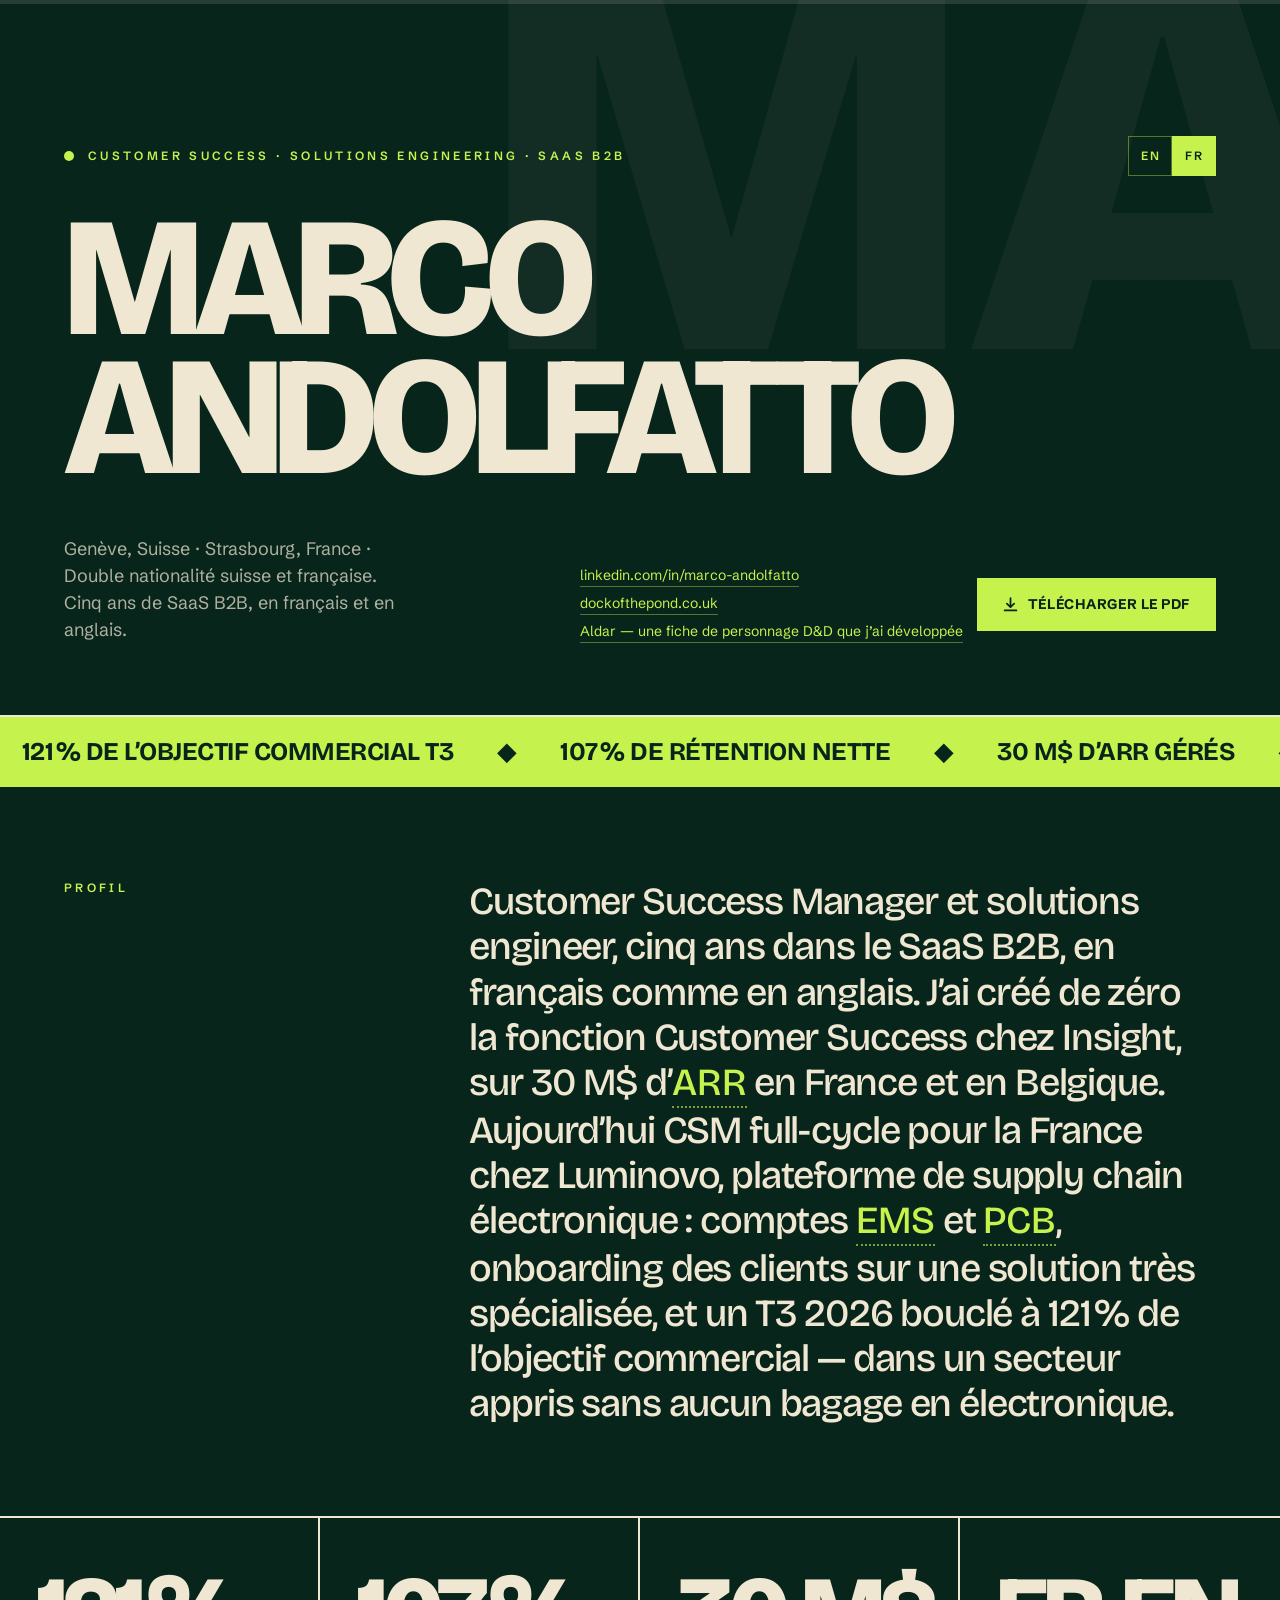
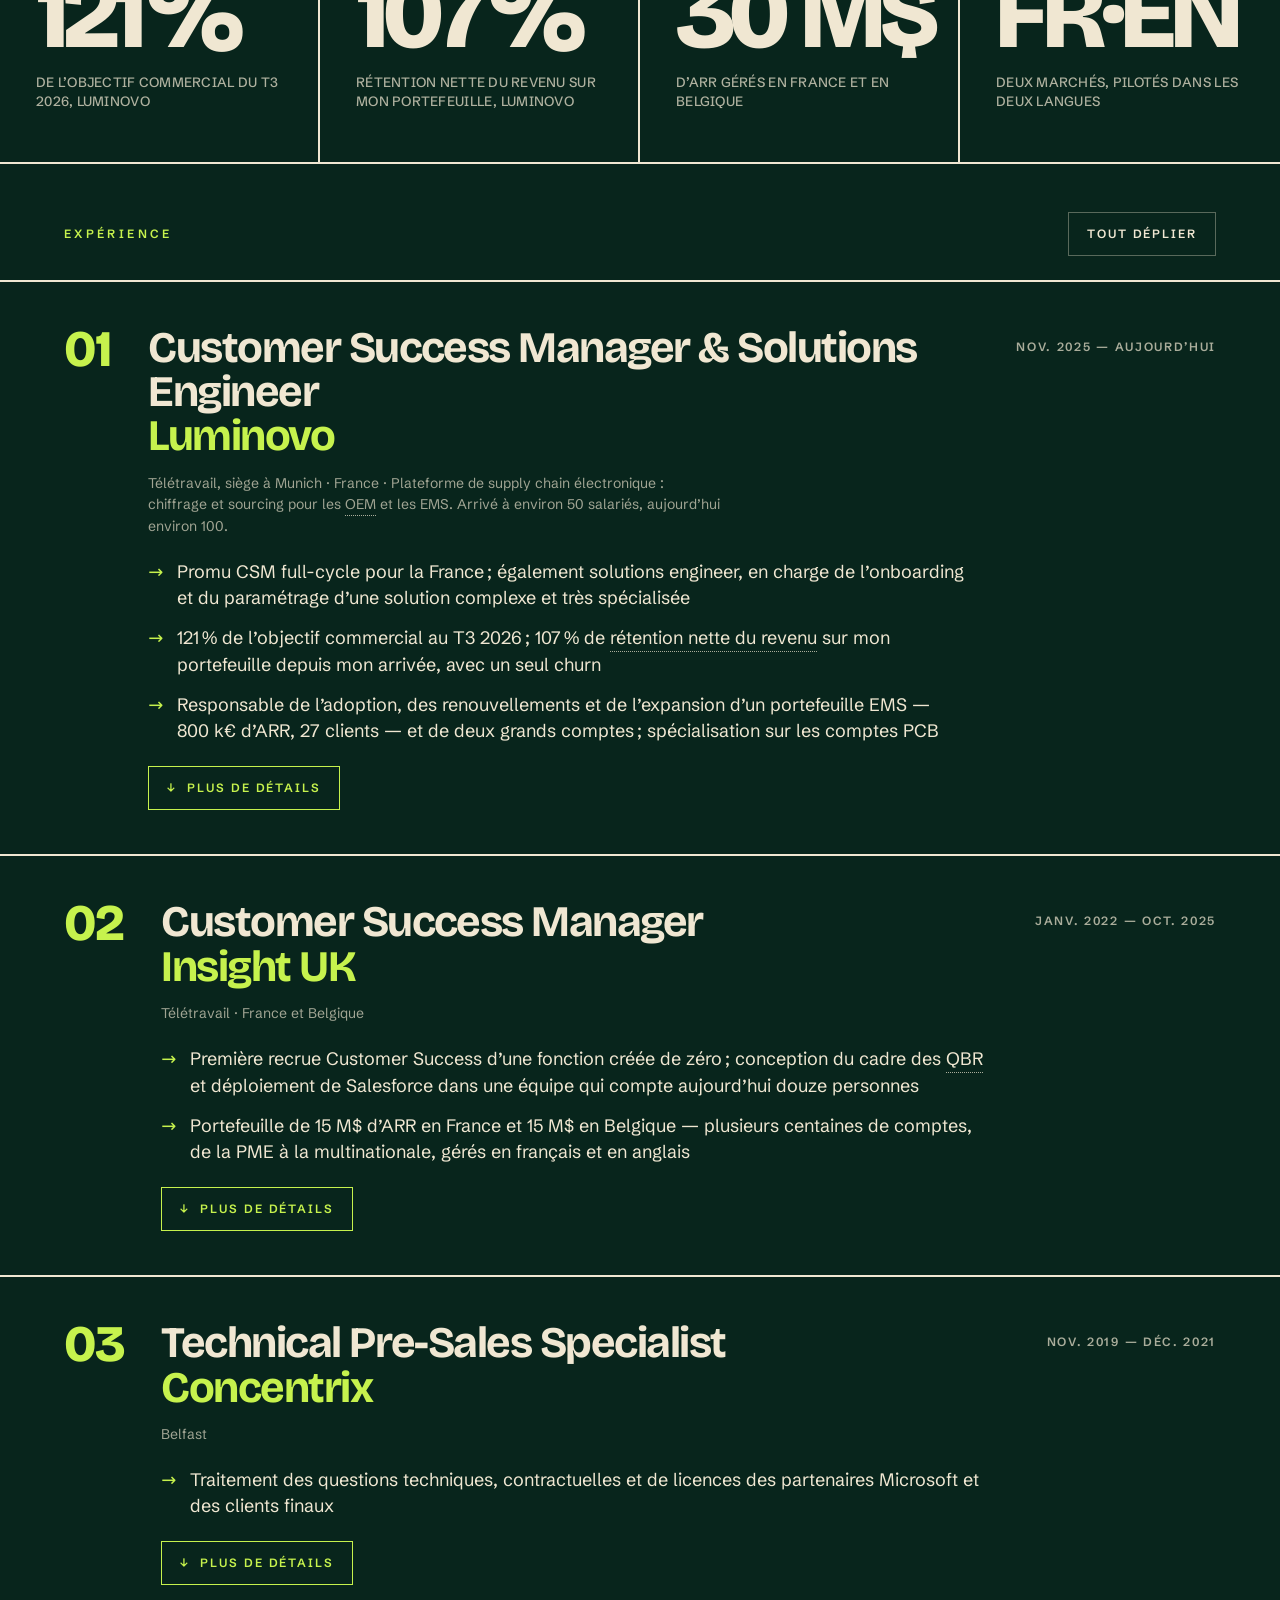
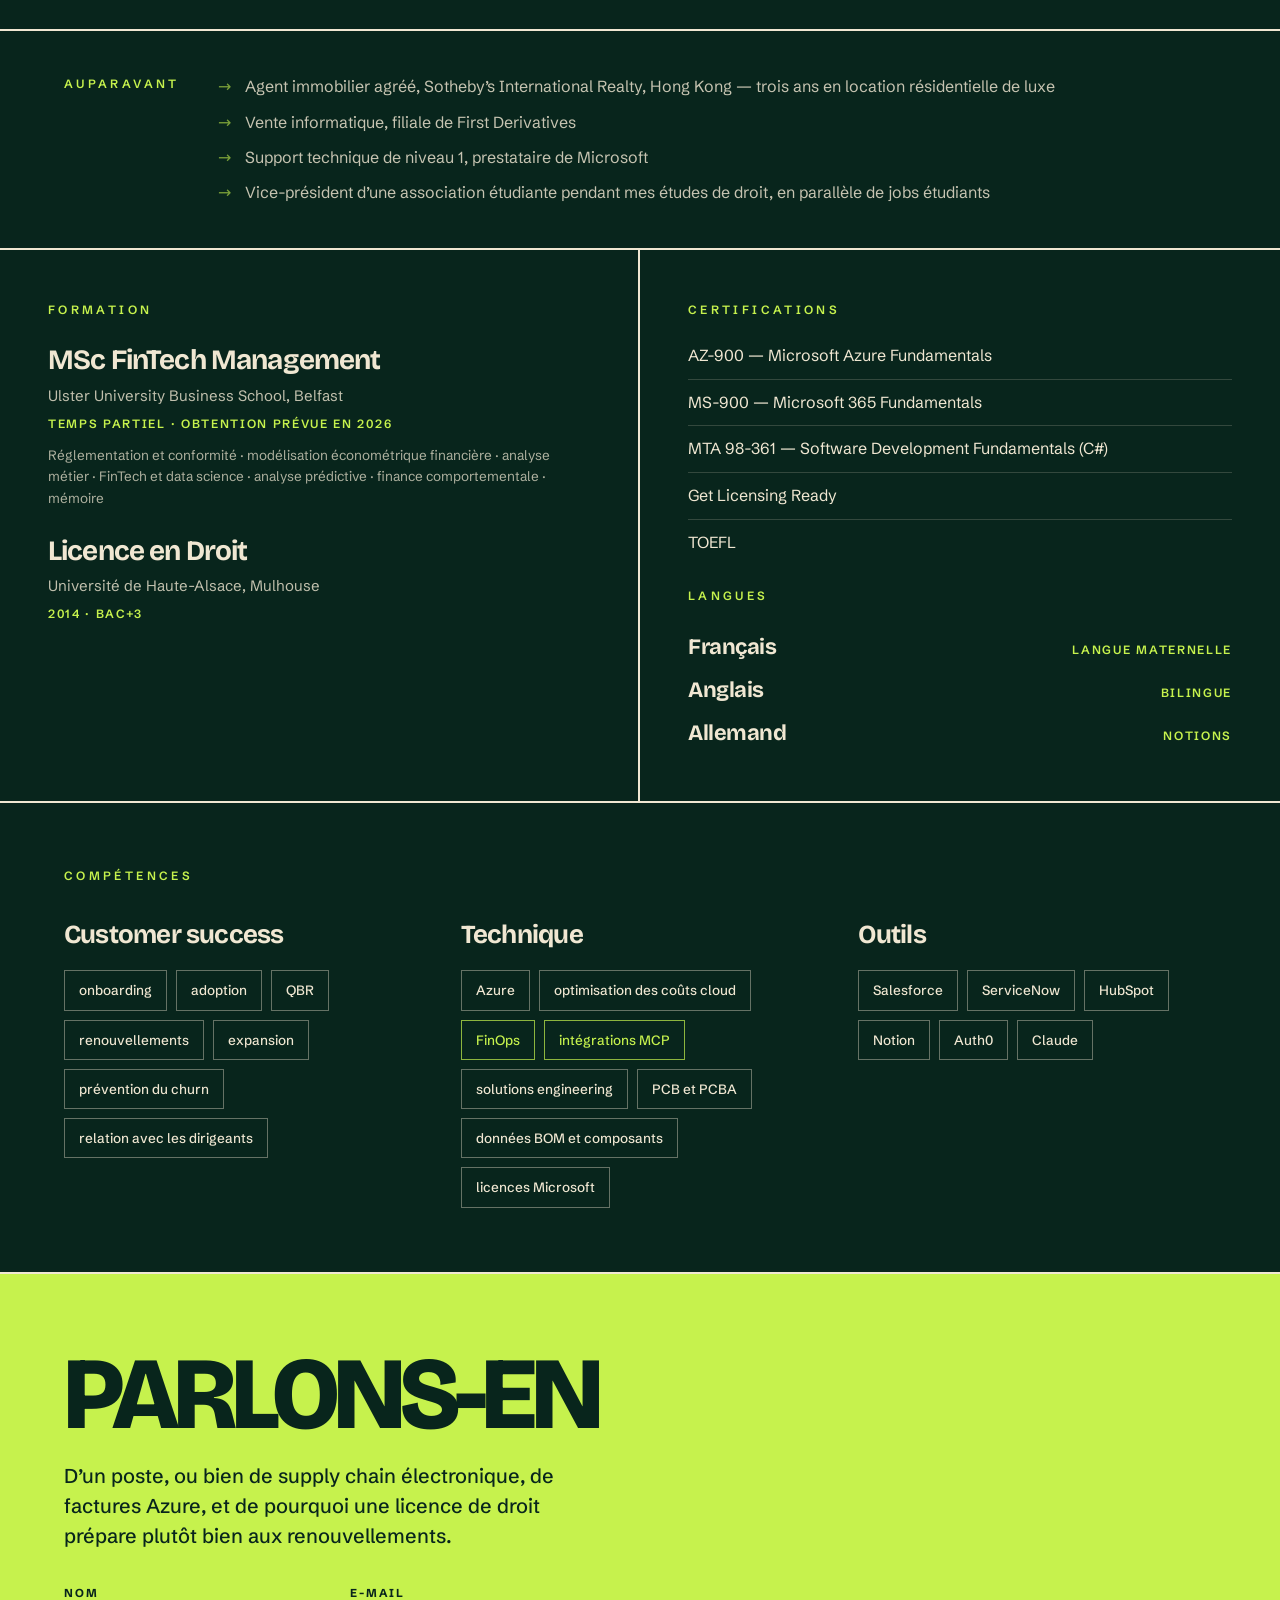
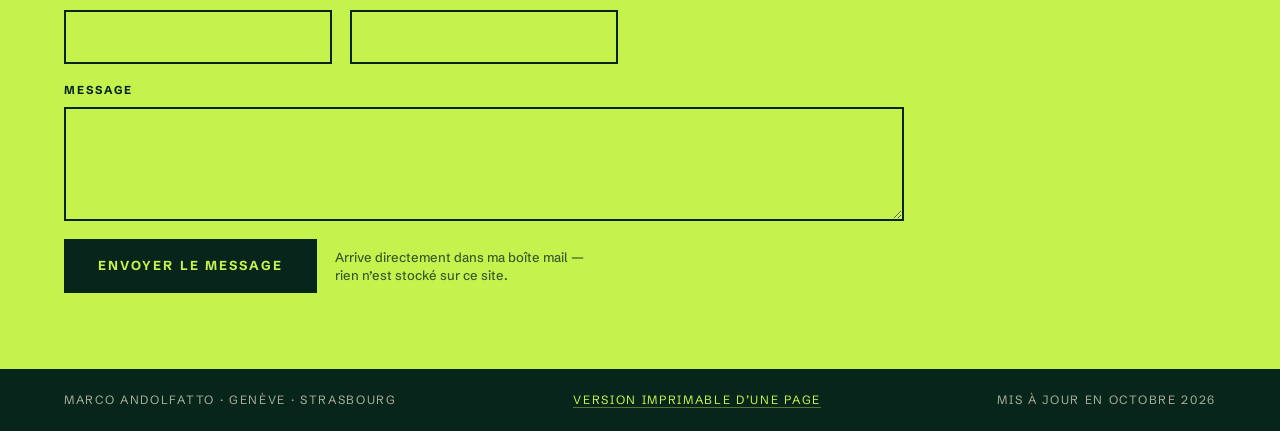
==== fr/index.html @ d2e9fa27 "Add French version and update Luminovo role, location and Q3 result - Luminovo: title now Customer S" ====
<!DOCTYPE html>
<html lang="fr">
<head>
<meta charset="utf-8">
<meta name="viewport" content="width=device-width, initial-scale=1">
<title>Marco Andolfatto — Customer Success Manager &amp; Solutions Engineer</title>
<meta name="description" content="Customer Success Manager et solutions engineer, cinq ans de SaaS B2B en français et en anglais. 121&#8239;% de l’objectif commercial au T3 et 107&#8239;% de rétention nette chez Luminovo&#8239;; fonction CS créée de zéro chez Insight sur 30&nbsp;M$ d’ARR en France et en Belgique.">
<meta name="author" content="Marco Andolfatto">
<link rel="canonical" href="https://cv.andolfatto.co.uk/fr/">
<link rel="alternate" hreflang="en" href="https://cv.andolfatto.co.uk/">
<link rel="alternate" hreflang="fr" href="https://cv.andolfatto.co.uk/fr/">
<link rel="alternate" hreflang="x-default" href="https://cv.andolfatto.co.uk/">

<meta property="og:type" content="profile">
<meta property="og:locale" content="fr_FR">
<meta property="og:locale:alternate" content="en_GB">
<meta property="og:site_name" content="Marco Andolfatto">
<meta property="og:title" content="Marco Andolfatto — Customer Success Manager &amp; Solutions Engineer">
<meta property="og:description" content="Cinq ans de SaaS B2B en français et en anglais. 121&#8239;% de l’objectif commercial au T3, 107&#8239;% de rétention nette, 30&nbsp;M$ d’ARR gérés en France et en Belgique.">
<meta property="og:url" content="https://cv.andolfatto.co.uk/fr/">
<meta property="og:image" content="https://cv.andolfatto.co.uk/assets/og.png">
<meta property="og:image:width" content="1200">
<meta property="og:image:height" content="630">
<meta property="og:image:alt" content="Marco Andolfatto — Customer Success, technical CS for B2B SaaS.">
<meta name="twitter:card" content="summary_large_image">

<meta name="theme-color" content="#08251C">
<link rel="icon" href="../favicon.svg" type="image/svg+xml">
<link rel="apple-touch-icon" href="../assets/apple-touch-icon.png">

<link rel="preload" href="../assets/fonts/bricolage-grotesque-latin.woff2" as="font" type="font/woff2" crossorigin>
<link rel="preload" href="../assets/fonts/schibsted-grotesk-latin.woff2" as="font" type="font/woff2" crossorigin>
<link rel="stylesheet" href="../styles.css">
<script src="../main.js" defer></script>

<script type="application/ld+json">
{
  "@context": "https://schema.org",
  "@type": "Person",
  "name": "Marco Andolfatto",
  "jobTitle": "Customer Success Manager & Solutions Engineer",
  "url": "https://cv.andolfatto.co.uk/fr/",
  "address": [
    { "@type": "PostalAddress", "addressLocality": "Genève", "addressCountry": "CH" },
    { "@type": "PostalAddress", "addressLocality": "Strasbourg", "addressCountry": "FR" }
  ],
  "nationality": [
    { "@type": "Country", "name": "Suisse" },
    { "@type": "Country", "name": "France" }
  ],
  "knowsLanguage": ["fr", "en", "de"],
  "sameAs": [
    "https://www.linkedin.com/in/marco-andolfatto",
    "https://dockofthepond.co.uk"
  ],
  "worksFor": { "@type": "Organization", "name": "Luminovo" }
}
</script>
</head>
<body>

<a class="skip-link" href="#main">Aller au contenu</a>

<div class="progress" aria-hidden="true">
  <div class="progress__fill" id="progress-fill"></div>
</div>

<div class="shell">

  <!-- Hero ---------------------------------------------------------------- -->
  <header class="hero">
    <div class="hero__ghost" aria-hidden="true">MA</div>
    <div class="hero__inner">
      <p class="hero__eyebrow">
        <span class="hero__dot" aria-hidden="true"></span>
        <span class="hero__kicker">Customer Success · Solutions Engineering · SaaS B2B</span>
        <span class="lang" role="group" aria-label="Langue">
          <a class="lang__link" href="../" lang="en" hreflang="en">EN<span class="visually-hidden"> — English version</span></a>
          <a class="lang__link" href="./" lang="fr" hreflang="fr" aria-current="page">FR</a>
        </span>
      </p>
      <h1 class="hero__name">Marco<br>Andolfatto</h1>
      <div class="hero__bottom">
        <p class="hero__blurb">Genève, Suisse · Strasbourg, France · Double nationalité suisse et française. Cinq ans de SaaS B2B, en français et en anglais.</p>
        <div class="hero__actions">
          <div class="hero__links">
            <a href="https://www.linkedin.com/in/marco-andolfatto" target="_blank" rel="noopener">linkedin.com/in/marco-andolfatto</a>
            <a href="https://dockofthepond.co.uk" target="_blank" rel="noopener">dockofthepond.co.uk</a>
            <a href="https://aldar.dockofthepond.co.uk/share" target="_blank" rel="noopener">Aldar — une fiche de personnage D&amp;D que j’ai développée</a>
          </div>
          <a class="btn btn--pdf" href="../Marco-Andolfatto-CV-FR.pdf" download="Marco-Andolfatto-CV-FR.pdf">
            <svg width="15" height="15" viewBox="0 0 14 14" fill="none" aria-hidden="true"><path d="M7 1v8.5M7 9.5 3.6 6.1M7 9.5l3.4-3.4M1.5 12.5h11" stroke="currentColor" stroke-width="1.6" stroke-linecap="round" stroke-linejoin="round"></path></svg>
            Télécharger le PDF
          </a>
        </div>
      </div>
    </div>
  </header>

  <main id="main">

  <!-- Metrics ticker ------------------------------------------------------ -->
  <div class="ticker">
    <div class="ticker__track">
      <div class="ticker__run">
        <span>121&#8239;% de l’objectif commercial T3</span><span aria-hidden="true">◆</span><span>107&#8239;% de rétention nette</span><span aria-hidden="true">◆</span><span>30&nbsp;M$ d’ARR gérés</span><span aria-hidden="true">◆</span><span>18 clients sur 19 conservés</span><span aria-hidden="true">◆</span><span>France · Belgique · Royaume-Uni</span><span aria-hidden="true">◆</span><span>Fonction CS créée de zéro</span><span aria-hidden="true">◆</span>
      </div>
      <div class="ticker__run" aria-hidden="true">
        <span>121&#8239;% de l’objectif commercial T3</span><span>◆</span><span>107&#8239;% de rétention nette</span><span>◆</span><span>30&nbsp;M$ d’ARR gérés</span><span>◆</span><span>18 clients sur 19 conservés</span><span>◆</span><span>France · Belgique · Royaume-Uni</span><span>◆</span><span>Fonction CS créée de zéro</span><span>◆</span>
      </div>
    </div>
  </div>

  <!-- Summary ------------------------------------------------------------- -->
  <section class="section" aria-labelledby="summary-label">
    <div class="wrap summary__grid">
      <h2 class="label" id="summary-label">Profil</h2>
      <div class="summary__body">
        <p class="summary__text">Customer Success Manager et solutions engineer, cinq ans dans le SaaS B2B, en français comme en anglais. J’ai créé de zéro la fonction Customer Success chez Insight, sur 30&nbsp;M$ d’<button type="button" class="term term--strong" data-term="arr">ARR</button> en France et en Belgique. Aujourd’hui CSM full-cycle pour la France chez Luminovo, plateforme de supply chain électronique&nbsp;: comptes <button type="button" class="term term--strong" data-term="ems">EMS</button> et <button type="button" class="term term--strong" data-term="pcb">PCB</button>, onboarding des clients sur une solution très spécialisée, et un T3 2026 bouclé à 121&#8239;% de l’objectif commercial — dans un secteur appris sans aucun bagage en électronique.</p>
      </div>
    </div>
  </section>

  <!-- Stat grid ----------------------------------------------------------- -->
  <section class="stats" aria-label="Chiffres clés">
    <div class="stat">
      <div class="stat__figure">121&#8239;%</div>
      <div class="stat__caption">De l’objectif commercial du T3 2026, Luminovo</div>
    </div>
    <div class="stat">
      <div class="stat__figure">107&#8239;%</div>
      <div class="stat__caption">Rétention nette du revenu sur mon portefeuille, Luminovo</div>
    </div>
    <div class="stat">
      <div class="stat__figure">30&nbsp;M$</div>
      <div class="stat__caption">D’ARR gérés en France et en Belgique</div>
    </div>
    <div class="stat">
      <div class="stat__figure">FR·EN</div>
      <div class="stat__caption">Deux marchés, pilotés dans les deux langues</div>
    </div>
  </section>

  <!-- Experience ---------------------------------------------------------- -->
  <section aria-labelledby="experience-label">
    <div class="experience__head">
      <h2 class="label" id="experience-label">Expérience</h2>
      <button type="button" class="btn btn--ghost" id="expand-all" aria-expanded="false">Tout déplier</button>
    </div>

    <article class="role">
      <div class="role__row">
        <div class="role__index" aria-hidden="true">01</div>
        <div class="role__body">
          <h3 class="role__title">Customer Success Manager &amp; Solutions Engineer<br><span class="role__company">Luminovo</span></h3>
          <p class="role__context">Télétravail, siège à Munich · France · Plateforme de supply chain électronique&nbsp;: chiffrage et sourcing pour les <button type="button" class="term" data-term="oem">OEM</button> et les EMS. Arrivé à environ 50 salariés, aujourd’hui environ 100.</p>
          <ul class="bullets">
            <li><span>Promu CSM full-cycle pour la France&#8239;; également solutions engineer, en charge de l’onboarding et du paramétrage d’une solution complexe et très spécialisée</span></li>
            <li><span>121&#8239;% de l’objectif commercial au T3 2026&#8239;; 107&#8239;% de <button type="button" class="term" data-term="nrr">rétention nette du revenu</button> sur mon portefeuille depuis mon arrivée, avec un seul churn</span></li>
            <li><span>Responsable de l’adoption, des renouvellements et de l’expansion d’un portefeuille EMS — 800&nbsp;k€ d’ARR, 27 clients — et de deux grands comptes&#8239;; spécialisation sur les comptes PCB</span></li>
          </ul>
          <div class="role__more" id="role-luminovo-more" data-open="false">
            <div>
              <ul class="bullets">
                <li><span>96&#8239;% de rétention brute et 112&#8239;% de rétention nette sur les renouvellements menés&#8239;; 18 clients sur 19 conservés</span></li>
                <li><span>Maîtrise opérationnelle du sourcing <button type="button" class="term" data-term="pcba">PCBA</button>, des données de <button type="button" class="term" data-term="bom">BOM</button> et de la tarification des composants, acquise sans aucun bagage en électronique</span></li>
                <li><span>Développement d’applets internes sur l’intégration <button type="button" class="term" data-term="mcp">MCP</button> de la plateforme, utilisés par mes collègues et par les clients, qui règlent des problèmes sans passer par l’équipe technique</span></li>
              </ul>
            </div>
          </div>
          <button type="button" class="btn btn--lime role__toggle" aria-expanded="false" aria-controls="role-luminovo-more">
            <span class="role__chevron" aria-hidden="true">↓</span><span class="role__toggle-label">Plus de détails</span>
            <span class="visually-hidden"> sur le poste de Customer Success Manager &amp; Solutions Engineer chez Luminovo</span>
          </button>
        </div>
        <p class="role__date">Nov. 2025 — aujourd’hui</p>
      </div>
    </article>

    <article class="role">
      <div class="role__row">
        <div class="role__index" aria-hidden="true">02</div>
        <div class="role__body">
          <h3 class="role__title">Customer Success Manager<br><span class="role__company">Insight UK</span></h3>
          <p class="role__context">Télétravail · France et Belgique</p>
          <ul class="bullets">
            <li><span>Première recrue Customer Success d’une fonction créée de zéro&#8239;; conception du cadre des <button type="button" class="term" data-term="qbr">QBR</button> et déploiement de Salesforce dans une équipe qui compte aujourd’hui douze personnes</span></li>
            <li><span>Portefeuille de 15&nbsp;M$ d’ARR en France et 15&nbsp;M$ en Belgique — plusieurs centaines de comptes, de la PME à la multinationale, gérés en français et en anglais</span></li>
          </ul>
          <div class="role__more" id="role-insight-more" data-open="false">
            <div>
              <ul class="bullets">
                <li><span>Contributeur nommé sur un contrat de 3&nbsp;M$ d’ARR</span></li>
                <li><span>Plusieurs centaines de milliers de dollars d’économies sur la consommation Azure, sur une quarantaine de comptes, réinvestis chez Insight et en appui des renouvellements</span></li>
                <li><span>Référent Azure de fait pour l’équipe CS, en l’absence d’ingénieur disponible</span></li>
              </ul>
            </div>
          </div>
          <button type="button" class="btn btn--lime role__toggle" aria-expanded="false" aria-controls="role-insight-more">
            <span class="role__chevron" aria-hidden="true">↓</span><span class="role__toggle-label">Plus de détails</span>
            <span class="visually-hidden"> sur le poste de Customer Success Manager chez Insight UK</span>
          </button>
        </div>
        <p class="role__date">Janv. 2022 — oct. 2025</p>
      </div>
    </article>

    <article class="role">
      <div class="role__row">
        <div class="role__index" aria-hidden="true">03</div>
        <div class="role__body">
          <h3 class="role__title">Technical Pre-Sales Specialist<br><span class="role__company">Concentrix</span></h3>
          <p class="role__context">Belfast</p>
          <ul class="bullets">
            <li><span>Traitement des questions techniques, contractuelles et de licences des partenaires Microsoft et des clients finaux</span></li>
          </ul>
          <div class="role__more" id="role-concentrix-more" data-open="false">
            <div>
              <ul class="bullets">
                <li><span>Promu responsable d’une équipe de cinq personnes&#8239;; suivi des KPI individuels et d’équipe</span></li>
                <li><span>Bonus intégral atteint pendant toute la durée du poste</span></li>
              </ul>
            </div>
          </div>
          <button type="button" class="btn btn--lime role__toggle" aria-expanded="false" aria-controls="role-concentrix-more">
            <span class="role__chevron" aria-hidden="true">↓</span><span class="role__toggle-label">Plus de détails</span>
            <span class="visually-hidden"> sur le poste de Technical Pre-Sales Specialist chez Concentrix</span>
          </button>
        </div>
        <p class="role__date">Nov. 2019 — déc. 2021</p>
      </div>
    </article>

    <article class="earlier" aria-labelledby="earlier-label">
      <div class="earlier__row">
        <h3 class="label" id="earlier-label" style="flex:0 0 auto">Auparavant</h3>
        <ul class="earlier__list">
          <li><span>Agent immobilier agréé, Sotheby’s International Realty, Hong Kong — trois ans en location résidentielle de luxe</span></li>
          <li><span>Vente informatique, filiale de First Derivatives</span></li>
          <li><span>Support technique de niveau 1, prestataire de Microsoft</span></li>
          <li><span>Vice-président d’une association étudiante pendant mes études de droit, en parallèle de jobs étudiants</span></li>
        </ul>
      </div>
    </article>
  </section>

  <!-- Education / certifications / languages ------------------------------ -->
  <section class="creds">
    <div class="creds__cell" aria-labelledby="education-label">
      <h2 class="label" id="education-label">Formation</h2>
      <div class="degree">
        <div class="degree__name">MSc FinTech Management</div>
        <div class="degree__school">Ulster University Business School, Belfast</div>
        <div class="degree__meta">Temps partiel · obtention prévue en 2026</div>
        <p class="degree__modules">Réglementation et conformité · modélisation économétrique financière · analyse métier · FinTech et data science · analyse prédictive · finance comportementale · mémoire</p>
      </div>
      <div class="degree">
        <div class="degree__name">Licence en Droit</div>
        <div class="degree__school">Université de Haute-Alsace, Mulhouse</div>
        <div class="degree__meta">2014 · Bac+3</div>
      </div>
    </div>
    <div class="creds__cell">
      <h2 class="label" id="certifications-label">Certifications</h2>
      <ul class="certs" aria-labelledby="certifications-label">
        <li>AZ-900 — Microsoft Azure Fundamentals</li>
        <li>MS-900 — Microsoft 365 Fundamentals</li>
        <li>MTA 98-361 — Software Development Fundamentals (C#)</li>
        <li>Get Licensing Ready</li>
        <li>TOEFL</li>
      </ul>
      <h2 class="label" id="languages-label">Langues</h2>
      <div class="langs" aria-labelledby="languages-label">
        <div class="langs__row"><span class="langs__name">Français</span><span class="langs__level">langue maternelle</span></div>
        <div class="langs__row"><span class="langs__name">Anglais</span><span class="langs__level">bilingue</span></div>
        <div class="langs__row"><span class="langs__name">Allemand</span><span class="langs__level">notions</span></div>
      </div>
    </div>
  </section>

  <!-- Skills -------------------------------------------------------------- -->
  <section class="skills" aria-labelledby="skills-label">
    <h2 class="label" id="skills-label">Compétences</h2>
    <div class="skills__grid">
      <div>
        <div class="skills__heading">Customer success</div>
        <div class="chips">
          <span class="chip">onboarding</span>
          <span class="chip">adoption</span>
          <span class="chip">QBR</span>
          <span class="chip">renouvellements</span>
          <span class="chip">expansion</span>
          <span class="chip">prévention du churn</span>
          <span class="chip">relation avec les dirigeants</span>
        </div>
      </div>
      <div>
        <div class="skills__heading">Technique</div>
        <div class="chips">
          <span class="chip">Azure</span>
          <span class="chip">optimisation des coûts cloud</span>
          <button type="button" class="term term--chip" data-term="finops">FinOps</button>
          <button type="button" class="term term--chip" data-term="mcp">intégrations MCP</button>
          <span class="chip">solutions engineering</span>
          <span class="chip">PCB et PCBA</span>
          <span class="chip">données BOM et composants</span>
          <span class="chip">licences Microsoft</span>
        </div>
      </div>
      <div>
        <div class="skills__heading">Outils</div>
        <div class="chips">
          <span class="chip">Salesforce</span>
          <span class="chip">ServiceNow</span>
          <span class="chip">HubSpot</span>
          <span class="chip">Notion</span>
          <span class="chip">Auth0</span>
          <span class="chip">Claude</span>
        </div>
      </div>
    </div>
  </section>

  <!-- Contact ------------------------------------------------------------- -->
  <section class="slab--contact" id="contact" aria-labelledby="contact-title">
    <div class="wrap">
      <h2 class="contact__title" id="contact-title">Parlons-en</h2>
      <p class="contact__stand">D’un poste, ou bien de supply chain électronique, de factures Azure, et de pourquoi une licence de droit prépare plutôt bien aux renouvellements.</p>

      <form class="form" id="contact-form" novalidate>
        <label class="field">Nom
          <input type="text" name="name" id="c-name" autocomplete="name" maxlength="120" required>
        </label>
        <label class="field">E-mail
          <input type="email" name="email" id="c-email" autocomplete="email" maxlength="180" required>
        </label>
        <label class="field field--wide">Message
          <textarea name="message" id="c-message" rows="4" maxlength="4000" required></textarea>
        </label>

        <!-- Honeypots. Left alone by people, filled in by naive bots. -->
        <div class="hp" aria-hidden="true">
          <label>Site web<input type="text" name="website" tabindex="-1" autocomplete="off"></label>
          <label>Laisser vide<input type="checkbox" name="botcheck" tabindex="-1"></label>
        </div>

        <p class="form__status" id="form-status" role="status" aria-live="polite"></p>

        <div class="form__foot">
          <button type="submit" class="btn btn--send" id="c-submit">Envoyer le message</button>
          <span class="form__note" id="form-note">Arrive directement dans ma boîte mail — rien n’est stocké sur ce site.</span>
        </div>
      </form>
    </div>
  </section>

  </main>

  <footer class="colophon">
    <span>Marco Andolfatto · Genève · Strasbourg</span>
    <span><a href="print.html">Version imprimable d’une page</a></span>
    <span>Mis à jour en octobre 2026</span>
  </footer>
</div>

<div class="tip" id="glossary-tip" role="tooltip" hidden>
  <span class="tip__title" id="glossary-tip-title"></span><span id="glossary-tip-body"></span>
</div>

</body>
</html>
---- styles.css ----
/* ==========================================================================
   Marco Andolfatto — CV. Design tokens and web styles.
   Palette, type scale and spacing follow the design handoff.
   Border radius is 0 everywhere by design.
   ========================================================================== */

/* --- Self-hosted fonts (privacy, no render-blocking third party) ---------- */

@font-face {
  font-family: "Bricolage Grotesque";
  font-style: normal;
  font-weight: 400 800;
  font-stretch: 100%;
  font-display: swap;
  src: url("assets/fonts/bricolage-grotesque-latin.woff2") format("woff2");
  unicode-range: U+0000-00FF, U+0131, U+0152-0153, U+02BB-02BC, U+02C6, U+02DA,
    U+02DC, U+0304, U+0308, U+0329, U+2000-206F, U+20AC, U+2122, U+2191, U+2193,
    U+2212, U+2215, U+FEFF, U+FFFD;
}

@font-face {
  font-family: "Bricolage Grotesque";
  font-style: normal;
  font-weight: 400 800;
  font-stretch: 100%;
  font-display: swap;
  src: url("assets/fonts/bricolage-grotesque-latin-ext.woff2") format("woff2");
  unicode-range: U+0100-02BA, U+02BD-02C5, U+02C7-02CC, U+02CE-02D7, U+02DD-02FF,
    U+0304, U+0308, U+0329, U+1D00-1DBF, U+1E00-1E9F, U+1EF2-1EFF, U+2020,
    U+20A0-20AB, U+20AD-20C0, U+2113, U+2C60-2C7F, U+A720-A7FF;
}

@font-face {
  font-family: "Schibsted Grotesk";
  font-style: normal;
  font-weight: 400 700;
  font-display: swap;
  src: url("assets/fonts/schibsted-grotesk-latin.woff2") format("woff2");
  unicode-range: U+0000-00FF, U+0131, U+0152-0153, U+02BB-02BC, U+02C6, U+02DA,
    U+02DC, U+0304, U+0308, U+0329, U+2000-206F, U+20AC, U+2122, U+2191, U+2193,
    U+2212, U+2215, U+FEFF, U+FFFD;
}

@font-face {
  font-family: "Schibsted Grotesk";
  font-style: normal;
  font-weight: 400 700;
  font-display: swap;
  src: url("assets/fonts/schibsted-grotesk-latin-ext.woff2") format("woff2");
  unicode-range: U+0100-02BA, U+02BD-02C5, U+02C7-02CC, U+02CE-02D7, U+02DD-02FF,
    U+0304, U+0308, U+0329, U+1D00-1DBF, U+1E00-1E9F, U+1EF2-1EFF, U+2020,
    U+20A0-20AB, U+20AD-20C0, U+2113, U+2C60-2C7F, U+A720-A7FF;
}

/* --- Tokens --------------------------------------------------------------- */

:root {
  --forest: #08251c;
  --forest-hover: #0f3a2b;
  --beige: #f0e7d2;
  --chalk: #fffdf6;
  --lime: #c6f24d;

  --beige-82: rgba(240, 231, 210, 0.82);
  --beige-80: rgba(240, 231, 210, 0.8);
  --beige-72: rgba(240, 231, 210, 0.72);
  --beige-70: rgba(240, 231, 210, 0.7);
  --beige-66: rgba(240, 231, 210, 0.66);
  --beige-40: rgba(240, 231, 210, 0.4);
  --beige-35: rgba(240, 231, 210, 0.35);
  --beige-18: rgba(240, 231, 210, 0.18);
  --beige-12: rgba(240, 231, 210, 0.12);

  --lime-70: rgba(198, 242, 77, 0.7);
  --lime-60: rgba(198, 242, 77, 0.6);
  --lime-40: rgba(198, 242, 77, 0.4);
  --ink-tint: rgba(8, 37, 28, 0.08);
  --ghost: rgba(240, 231, 210, 0.045);

  --display: "Bricolage Grotesque", "Schibsted Grotesk", system-ui, sans-serif;
  --body: "Schibsted Grotesk", system-ui, -apple-system, sans-serif;

  --pad-x: clamp(20px, 5vw, 72px);
  --maxw: 1200px;
  --rule: 2px solid var(--beige);
}

/* --- Base ----------------------------------------------------------------- */

* {
  box-sizing: border-box;
}

html {
  -webkit-text-size-adjust: 100%;
  scroll-behavior: smooth;
}

body {
  margin: 0;
  background: var(--forest);
  color: var(--beige);
  font-family: var(--body);
  font-size: 16px;
  line-height: 1.5;
  overflow-x: hidden;
  -webkit-font-smoothing: antialiased;
}

a {
  color: var(--lime);
  text-decoration: none;
  border-bottom: 1px solid var(--lime-40);
}

a:hover {
  color: var(--chalk);
  border-bottom-color: var(--chalk);
}

button {
  font: inherit;
  color: inherit;
}

::selection {
  background: var(--lime);
  color: var(--forest);
}

/* One visible focus treatment for the whole page, adapted on the lime slab. */
:focus-visible {
  outline: 2px solid var(--lime);
  outline-offset: 3px;
}

.slab--contact :focus-visible {
  outline-color: var(--forest);
}

.visually-hidden {
  position: absolute;
  width: 1px;
  height: 1px;
  margin: -1px;
  padding: 0;
  overflow: hidden;
  clip-path: inset(50%);
  white-space: nowrap;
  border: 0;
}

.skip-link {
  position: absolute;
  top: 8px;
  left: 8px;
  z-index: 80;
  padding: 12px 18px;
  background: var(--lime);
  color: var(--forest);
  border: none;
  border-bottom: none;
  font-size: 13px;
  font-weight: 700;
  letter-spacing: 0.16em;
  text-transform: uppercase;
  transform: translateY(-250%);
}

.skip-link:focus {
  transform: translateY(0);
}

/* --- Shared bits ---------------------------------------------------------- */

.shell {
  position: relative;
  overflow: hidden;
}

.wrap {
  max-width: var(--maxw);
  margin: 0 auto;
}

.label {
  margin: 0;
  font-size: 12px;
  font-weight: 600;
  letter-spacing: 0.28em;
  text-transform: uppercase;
  color: var(--lime);
}

.section {
  padding: clamp(48px, 7vw, 96px) var(--pad-x);
  border-bottom: var(--rule);
}

.btn {
  display: inline-flex;
  align-items: center;
  gap: 10px;
  border-radius: 0;
  cursor: pointer;
  text-transform: uppercase;
  white-space: nowrap;
}

.btn--pdf {
  padding: 16px 26px;
  background: var(--lime);
  color: var(--forest);
  border: none;
  border-bottom: none;
  font-size: 14px;
  font-weight: 700;
  letter-spacing: 0.04em;
  min-height: 52px;
}

.btn--pdf:hover {
  background: var(--chalk);
  color: var(--forest);
  border-bottom-color: transparent;
}

.btn--ghost {
  background: none;
  border: 1px solid var(--beige-35);
  color: var(--beige);
  padding: 11px 18px;
  font-size: 12px;
  font-weight: 600;
  letter-spacing: 0.16em;
  min-height: 44px;
}

.btn--ghost:hover {
  background: var(--beige);
  color: var(--forest);
}

.btn--lime {
  background: none;
  border: 1px solid var(--lime);
  color: var(--lime);
  padding: 11px 18px;
  font-size: 12px;
  font-weight: 600;
  letter-spacing: 0.16em;
  min-height: 44px;
}

.btn--lime:hover {
  background: var(--lime);
  color: var(--forest);
}

/* --- Scroll progress ------------------------------------------------------ */

.progress {
  position: fixed;
  top: 0;
  left: 0;
  right: 0;
  height: 4px;
  background: var(--beige-12);
  z-index: 60;
}

.progress__fill {
  height: 100%;
  width: 0;
  background: var(--lime);
}

/* --- Hero ----------------------------------------------------------------- */

.hero {
  position: relative;
  padding: clamp(64px, 10vw, 120px) var(--pad-x) clamp(40px, 6vw, 72px);
  border-bottom: var(--rule);
}

.hero__ghost {
  position: absolute;
  right: -6vw;
  top: -4vw;
  font-family: var(--display);
  font-weight: 800;
  font-size: 46vw;
  line-height: 0.7;
  color: var(--ghost);
  pointer-events: none;
  user-select: none;
}

.hero__inner {
  position: relative;
  max-width: var(--maxw);
  margin: 0 auto;
}

.hero__eyebrow {
  display: flex;
  align-items: center;
  gap: 14px;
  flex-wrap: wrap;
  margin-bottom: clamp(20px, 3vw, 34px);
}

.hero__dot {
  display: inline-block;
  width: 10px;
  height: 10px;
  background: var(--lime);
  border-radius: 50%;
  flex: 0 0 auto;
}

.hero__kicker {
  font-size: 12px;
  font-weight: 600;
  letter-spacing: 0.28em;
  text-transform: uppercase;
  color: var(--lime);
}

/* Language switch: two plain links, the current page filled. */
.lang {
  display: inline-flex;
  margin-left: auto;
}

.lang__link {
  display: inline-flex;
  align-items: center;
  justify-content: center;
  min-width: 44px;
  min-height: 40px;
  padding: 0 calc(12px - 0.2em) 0 12px; /* offsets the trailing letter-spacing */
  border: 1px solid var(--lime-40);
  font-size: 12px;
  font-weight: 600;
  letter-spacing: 0.2em;
}

.lang__link + .lang__link {
  border-left: none;
}

.lang__link[aria-current="page"] {
  background: var(--lime);
  border-color: var(--lime);
  color: var(--forest);
}

.lang__link:hover {
  border-color: var(--chalk);
}

.lang__link[aria-current="page"]:hover {
  color: var(--forest);
}

/* Phones: the kicker already wraps, so lift the switch into the top padding
   rather than giving the eyebrow a third line. */
@media (max-width: 640px) {
  .lang {
    position: absolute;
    top: -52px;
    right: 0;
  }
}

.hero__name {
  margin: 0;
  font-family: var(--display);
  font-weight: 800;
  font-size: clamp(52px, 13.2vw, 186px);
  line-height: 0.82;
  letter-spacing: -0.055em;
  text-transform: uppercase;
  color: var(--beige);
}

.hero__bottom {
  display: flex;
  flex-wrap: wrap;
  gap: clamp(20px, 4vw, 56px);
  align-items: flex-end;
  justify-content: space-between;
  margin-top: clamp(28px, 4vw, 48px);
}

.hero__blurb {
  margin: 0;
  font-size: clamp(15px, 1.5vw, 18px);
  line-height: 1.5;
  max-width: 30ch;
  color: var(--beige-72);
}

.hero__actions {
  display: flex;
  flex-wrap: wrap;
  gap: 14px;
  align-items: center;
}

.hero__links {
  display: flex;
  flex-direction: column;
  align-items: flex-start; /* so each underline hugs its own link */
  gap: 6px;
  font-size: 14px;
}

/* --- Metrics ticker ------------------------------------------------------- */

.ticker {
  background: var(--lime);
  border-bottom: 2px solid var(--forest);
  overflow: hidden;
}

.ticker__track {
  display: flex;
  width: max-content;
  animation: slide 26s linear infinite;
}

.ticker__run {
  display: flex;
  align-items: center;
  gap: 44px;
  padding: 16px 22px;
  font-family: var(--display);
  font-weight: 700;
  font-size: clamp(17px, 2vw, 26px);
  letter-spacing: -0.02em;
  text-transform: uppercase;
  color: var(--forest);
  white-space: nowrap;
}

@keyframes slide {
  from {
    transform: translateX(0);
  }
  to {
    transform: translateX(-50%);
  }
}

/* --- Summary -------------------------------------------------------------- */

.summary__grid {
  display: grid;
  grid-template-columns: repeat(auto-fit, minmax(280px, 1fr));
  gap: clamp(28px, 5vw, 72px);
}

.summary__body {
  grid-column: span 2;
  min-width: 0;
}

.summary__text {
  margin: 0;
  font-family: var(--display);
  font-weight: 500;
  font-size: clamp(21px, 3vw, 40px);
  line-height: 1.18;
  letter-spacing: -0.03em;
  color: var(--beige);
  text-wrap: pretty;
}

/* --- Stat grid ------------------------------------------------------------ */

.stats {
  display: grid;
  grid-template-columns: repeat(auto-fit, minmax(240px, 1fr));
  border-bottom: var(--rule);
}

.stat {
  padding: clamp(28px, 4vw, 52px) clamp(20px, 3vw, 36px);
  border-right: var(--rule);
  color: var(--beige);
}

.stat:last-child {
  border-right: none;
}

.stat:hover {
  background: var(--lime);
  color: var(--forest);
}

.stat__figure {
  font-family: var(--display);
  font-weight: 800;
  font-size: clamp(56px, 8vw, 104px);
  line-height: 0.85;
  letter-spacing: -0.05em;
  color: inherit;
}

.stat__caption {
  margin-top: 16px;
  font-size: 13.5px;
  line-height: 1.4;
  font-weight: 500;
  letter-spacing: 0.02em;
  text-transform: uppercase;
  color: inherit;
  opacity: 0.72;
}

/* --- Experience ----------------------------------------------------------- */

.experience__head {
  display: flex;
  align-items: center;
  justify-content: space-between;
  gap: 20px;
  flex-wrap: wrap;
  padding: clamp(28px, 4vw, 48px) var(--pad-x) clamp(16px, 2vw, 24px);
}

.role {
  border-top: var(--rule);
  padding: clamp(26px, 4vw, 44px) var(--pad-x);
  color: var(--beige);
}

.role:hover {
  background: var(--forest-hover);
}

.role__row {
  display: flex;
  gap: clamp(16px, 3vw, 44px);
  align-items: flex-start;
  flex-wrap: wrap;
}

.role__index {
  font-family: var(--display);
  font-weight: 800;
  font-size: clamp(28px, 4vw, 52px);
  line-height: 0.9;
  letter-spacing: -0.04em;
  color: var(--lime);
  flex: 0 0 auto;
}

.role__body {
  flex: 1 1 420px;
  min-width: 0;
}

.role__title {
  margin: 0;
  font-family: var(--display);
  font-weight: 700;
  font-size: clamp(24px, 3.4vw, 44px);
  line-height: 1.02;
  letter-spacing: -0.035em;
  color: inherit;
}

.role__company {
  color: var(--lime);
}

.role__context {
  margin: 14px 0 0;
  font-size: 14px;
  line-height: 1.5;
  color: var(--beige-66);
  max-width: 64ch;
}

.role__date {
  flex: 0 0 auto;
  font-size: 12px;
  font-weight: 600;
  letter-spacing: 0.14em;
  text-transform: uppercase;
  color: var(--beige-70);
  white-space: nowrap;
}

.bullets {
  margin: 22px 0 0;
  padding: 0;
  list-style: none;
  display: flex;
  flex-direction: column;
  gap: 14px;
}

.bullets li {
  display: flex;
  gap: 14px;
  font-size: clamp(15px, 1.6vw, 18px);
  line-height: 1.45;
  color: inherit;
}

.bullets li::before {
  content: "\2192";
  color: var(--lime);
  flex: 0 0 auto;
}

/* Collapsible detail: grid-rows interpolation, so long content never clips. */
.role__more {
  display: grid;
  grid-template-rows: 0fr;
  opacity: 0;
  transition: grid-template-rows 0.45s ease, opacity 0.3s ease;
}

.role__more[data-open="true"] {
  grid-template-rows: 1fr;
  opacity: 1;
}

.role__more > div {
  overflow: hidden;
  min-height: 0;
}

.role__more .bullets {
  margin-top: 14px;
}

.role__toggle {
  margin-top: 22px;
}

.role__chevron {
  display: inline-block;
  transition: transform 0.3s ease;
}

.role__toggle[aria-expanded="true"] .role__chevron {
  transform: rotate(180deg);
}

/* Earlier band */
.earlier {
  border-top: var(--rule);
  border-bottom: var(--rule);
  padding: clamp(26px, 4vw, 44px) var(--pad-x);
}

.earlier__row {
  display: flex;
  gap: clamp(16px, 3vw, 44px);
  flex-wrap: wrap;
}

.earlier__list {
  margin: 0;
  padding: 0;
  list-style: none;
  flex: 1 1 420px;
  min-width: 0;
  display: flex;
  flex-direction: column;
  gap: 12px;
}

.earlier__list li {
  display: flex;
  gap: 14px;
  font-size: 16px;
  line-height: 1.45;
  color: var(--beige-82);
}

.earlier__list li::before {
  content: "\2192";
  color: var(--lime-60);
  flex: 0 0 auto;
}

/* --- Education / certifications / languages ------------------------------- */

.creds {
  display: grid;
  grid-template-columns: repeat(auto-fit, minmax(300px, 1fr));
}

.creds__cell {
  padding: clamp(30px, 4vw, 56px) clamp(20px, 4vw, 48px);
  border-right: var(--rule);
  border-bottom: var(--rule);
}

.creds__cell:last-child {
  border-right: none;
}

.creds__cell .label {
  margin-bottom: 26px;
}

.creds__cell .label + .label {
  margin-bottom: 20px;
}

.degree {
  margin-bottom: 26px;
}

.degree:last-child {
  margin-bottom: 0;
}

.degree__name {
  font-family: var(--display);
  font-weight: 700;
  font-size: clamp(21px, 2.4vw, 28px);
  line-height: 1.1;
  letter-spacing: -0.03em;
}

.degree__school {
  margin-top: 9px;
  font-size: 15px;
  line-height: 1.45;
  color: var(--beige-80);
}

.degree__meta {
  margin-top: 8px;
  font-size: 12px;
  font-weight: 600;
  letter-spacing: 0.14em;
  text-transform: uppercase;
  color: var(--lime);
}

.degree__modules {
  margin: 12px 0 0;
  font-size: 13.5px;
  line-height: 1.6;
  color: var(--beige-72);
}

.certs {
  margin: 0 0 34px;
  padding: 0;
  list-style: none;
  display: flex;
  flex-direction: column;
  gap: 12px;
}

.certs li {
  font-size: 16px;
  line-height: 1.35;
  padding-bottom: 12px;
  border-bottom: 1px solid var(--beige-18);
}

.certs li:last-child {
  padding-bottom: 0;
  border-bottom: none;
}

.langs {
  display: flex;
  flex-direction: column;
  gap: 10px;
}

.langs__row {
  display: flex;
  justify-content: space-between;
  gap: 16px;
  align-items: baseline;
}

.langs__name {
  font-family: var(--display);
  font-weight: 700;
  font-size: 22px;
  letter-spacing: -0.02em;
}

.langs__level {
  font-size: 12px;
  font-weight: 600;
  letter-spacing: 0.14em;
  text-transform: uppercase;
  color: var(--lime);
}

/* --- Skills --------------------------------------------------------------- */

.skills {
  padding: clamp(36px, 5vw, 72px) var(--pad-x);
  border-bottom: var(--rule);
}

.skills > .label {
  margin-bottom: 30px;
}

.skills__grid {
  display: grid;
  grid-template-columns: repeat(auto-fit, minmax(280px, 1fr));
  gap: clamp(26px, 3vw, 48px);
}

.skills__heading {
  font-family: var(--display);
  font-weight: 700;
  font-size: clamp(20px, 2.2vw, 26px);
  letter-spacing: -0.03em;
  margin-bottom: 16px;
}

.chips {
  display: flex;
  flex-wrap: wrap;
  gap: 9px;
  align-items: stretch;
}

.chip {
  font-size: 13.5px;
  font-weight: 500;
  padding: 9px 14px;
  border: 1px solid var(--beige-40);
}

/* --- Glossary terms and tooltip ------------------------------------------- */

.term {
  font: inherit;
  background: none;
  border: none;
  padding: 0;
  margin: 0;
  color: inherit;
  cursor: help;
  border-bottom: 1px dotted var(--beige-70);
  line-height: inherit;
}

.term--strong {
  color: var(--lime);
  border-bottom: 2px dotted var(--lime-60);
}

.term--chip {
  font-size: 13.5px;
  font-weight: 500;
  padding: 9px 14px;
  border: 1px solid var(--lime-70);
  color: var(--lime);
}

.tip {
  position: fixed;
  z-index: 70;
  left: 0;
  top: 0;
  max-width: 280px;
  padding: 14px 16px;
  background: var(--lime);
  color: var(--forest);
  font-size: 13.5px;
  line-height: 1.45;
  font-weight: 500;
  box-shadow: 0 12px 40px rgba(0, 0, 0, 0.4);
  pointer-events: none;
}

.tip[hidden] {
  display: none !important;
}

.tip__title {
  display: block;
  font-size: 10.5px;
  font-weight: 700;
  letter-spacing: 0.16em;
  text-transform: uppercase;
  opacity: 0.7;
  margin-bottom: 6px;
}

/* --- Contact -------------------------------------------------------------- */

.slab--contact {
  background: var(--lime);
  color: var(--forest);
  padding: clamp(40px, 6vw, 88px) var(--pad-x);
}

.contact__title {
  margin: 0;
  font-family: var(--display);
  font-weight: 800;
  font-size: clamp(38px, 8vw, 104px);
  line-height: 0.88;
  letter-spacing: -0.05em;
  text-transform: uppercase;
}

.contact__stand {
  margin: 20px 0 34px;
  font-size: clamp(16px, 1.8vw, 20px);
  line-height: 1.5;
  max-width: 46ch;
  font-weight: 500;
}

.form {
  display: grid;
  grid-template-columns: repeat(auto-fit, minmax(220px, 1fr));
  gap: 18px;
  max-width: 840px;
}

.field {
  display: flex;
  flex-direction: column;
  gap: 8px;
  font-size: 11.5px;
  font-weight: 700;
  letter-spacing: 0.18em;
  text-transform: uppercase;
}

.field--wide {
  grid-column: 1 / -1;
}

.field input,
.field textarea {
  font-family: var(--body);
  font-size: 16px;
  font-weight: 500;
  text-transform: none;
  letter-spacing: 0;
  color: var(--forest);
  padding: 15px 16px;
  background: transparent;
  border: 2px solid var(--forest);
  border-radius: 0;
  min-height: 52px;
}

.field textarea {
  resize: vertical;
}

.field input:focus,
.field textarea:focus {
  background: var(--ink-tint);
  outline: 2px solid var(--forest);
  outline-offset: 2px;
}

.field input::placeholder,
.field textarea::placeholder {
  color: rgba(8, 37, 28, 0.45);
}

.form__foot {
  grid-column: 1 / -1;
  display: flex;
  flex-wrap: wrap;
  gap: 18px;
  align-items: center;
}

.btn--send {
  padding: 17px 34px;
  background: var(--forest);
  color: var(--lime);
  border: none;
  font-size: 13px;
  font-weight: 700;
  letter-spacing: 0.16em;
  min-height: 52px;
}

.btn--send:hover:not(:disabled) {
  background: var(--chalk);
  color: var(--forest);
}

.btn--send:disabled {
  opacity: 0.55;
  cursor: not-allowed;
}

.form__note {
  font-size: 13px;
  line-height: 1.4;
  font-weight: 500;
  max-width: 34ch;
  opacity: 0.75;
}

.form__status {
  grid-column: 1 / -1;
  font-size: 15px;
  line-height: 1.45;
  font-weight: 600;
}

.form__status:empty {
  display: none;
}

.form__status[data-tone] {
  border-left: 4px solid var(--forest);
  padding-left: 12px;
}

.form__status a {
  color: var(--forest);
  border-bottom-color: var(--forest);
}

.form__status a:hover {
  color: var(--forest);
  opacity: 0.7;
}

/* Honeypots: off-screen for people, inviting to naive bots. */
.hp {
  position: absolute !important;
  left: -9999px !important;
  width: 1px;
  height: 1px;
  overflow: hidden;
  opacity: 0;
}

/* --- Colophon ------------------------------------------------------------- */

.colophon {
  padding: 22px var(--pad-x);
  font-size: 12px;
  letter-spacing: 0.14em;
  text-transform: uppercase;
  color: var(--beige-70);
  display: flex;
  flex-wrap: wrap;
  gap: 8px 22px;
  justify-content: space-between;
}

/* --- Motion preferences --------------------------------------------------- */

@media (prefers-reduced-motion: reduce) {
  html {
    scroll-behavior: auto;
  }

  .ticker__track {
    animation: none;
  }

  *,
  *::before,
  *::after {
    transition-duration: 0.01ms !important;
    animation-duration: 0.01ms !important;
    animation-iteration-count: 1 !important;
  }
}

/* --- Print safety net -----------------------------------------------------
   The real print artefact is print.html / Marco-Andolfatto-CV.pdf. This only
   keeps an accidental Ctrl+P from producing an unreadable dark page.
   ------------------------------------------------------------------------- */

@media print {
  body {
    background: #fff;
    color: #101f1a;
  }

  .progress,
  .ticker,
  .hero__ghost,
  .lang,
  .role__toggle,
  #expand-all,
  .skip-link,
  .tip,
  .form,
  .colophon {
    display: none !important;
  }

  a,
  .role__company,
  .role__index,
  .label,
  .hero__kicker,
  .degree__meta,
  .langs__level,
  .term--strong,
  .term--chip,
  .bullets li::before,
  .earlier__list li::before {
    color: #0c5c43 !important;
  }

  .hero,
  .section,
  .stats,
  .stat,
  .role,
  .earlier,
  .creds__cell,
  .skills {
    border-color: #d3c9b1 !important;
  }

  .hero__name,
  .contact__title {
    font-size: 34pt;
  }

  .summary__text {
    font-size: 12pt;
  }

  .stat,
  .slab--contact {
    background: #fff !important;
    color: #101f1a !important;
  }

  .role__more {
    grid-template-rows: 1fr !important;
    opacity: 1 !important;
  }
}
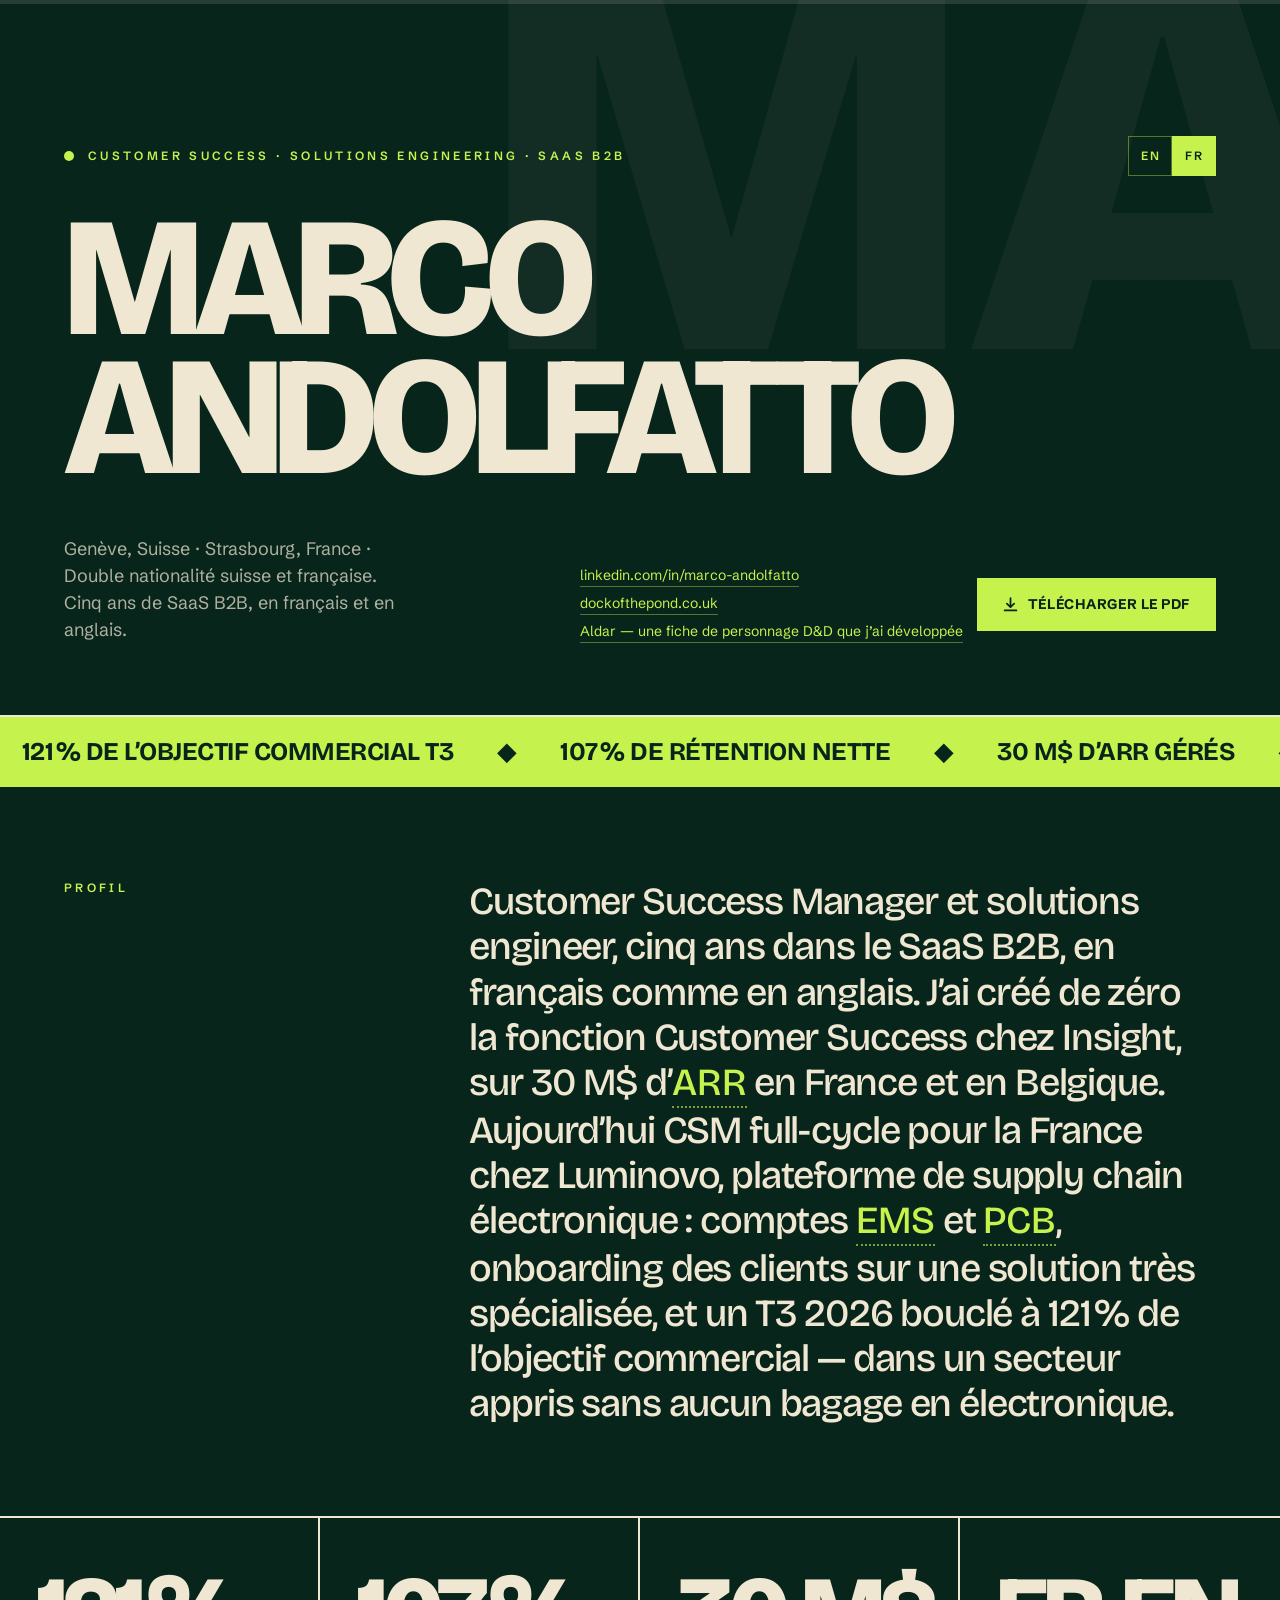
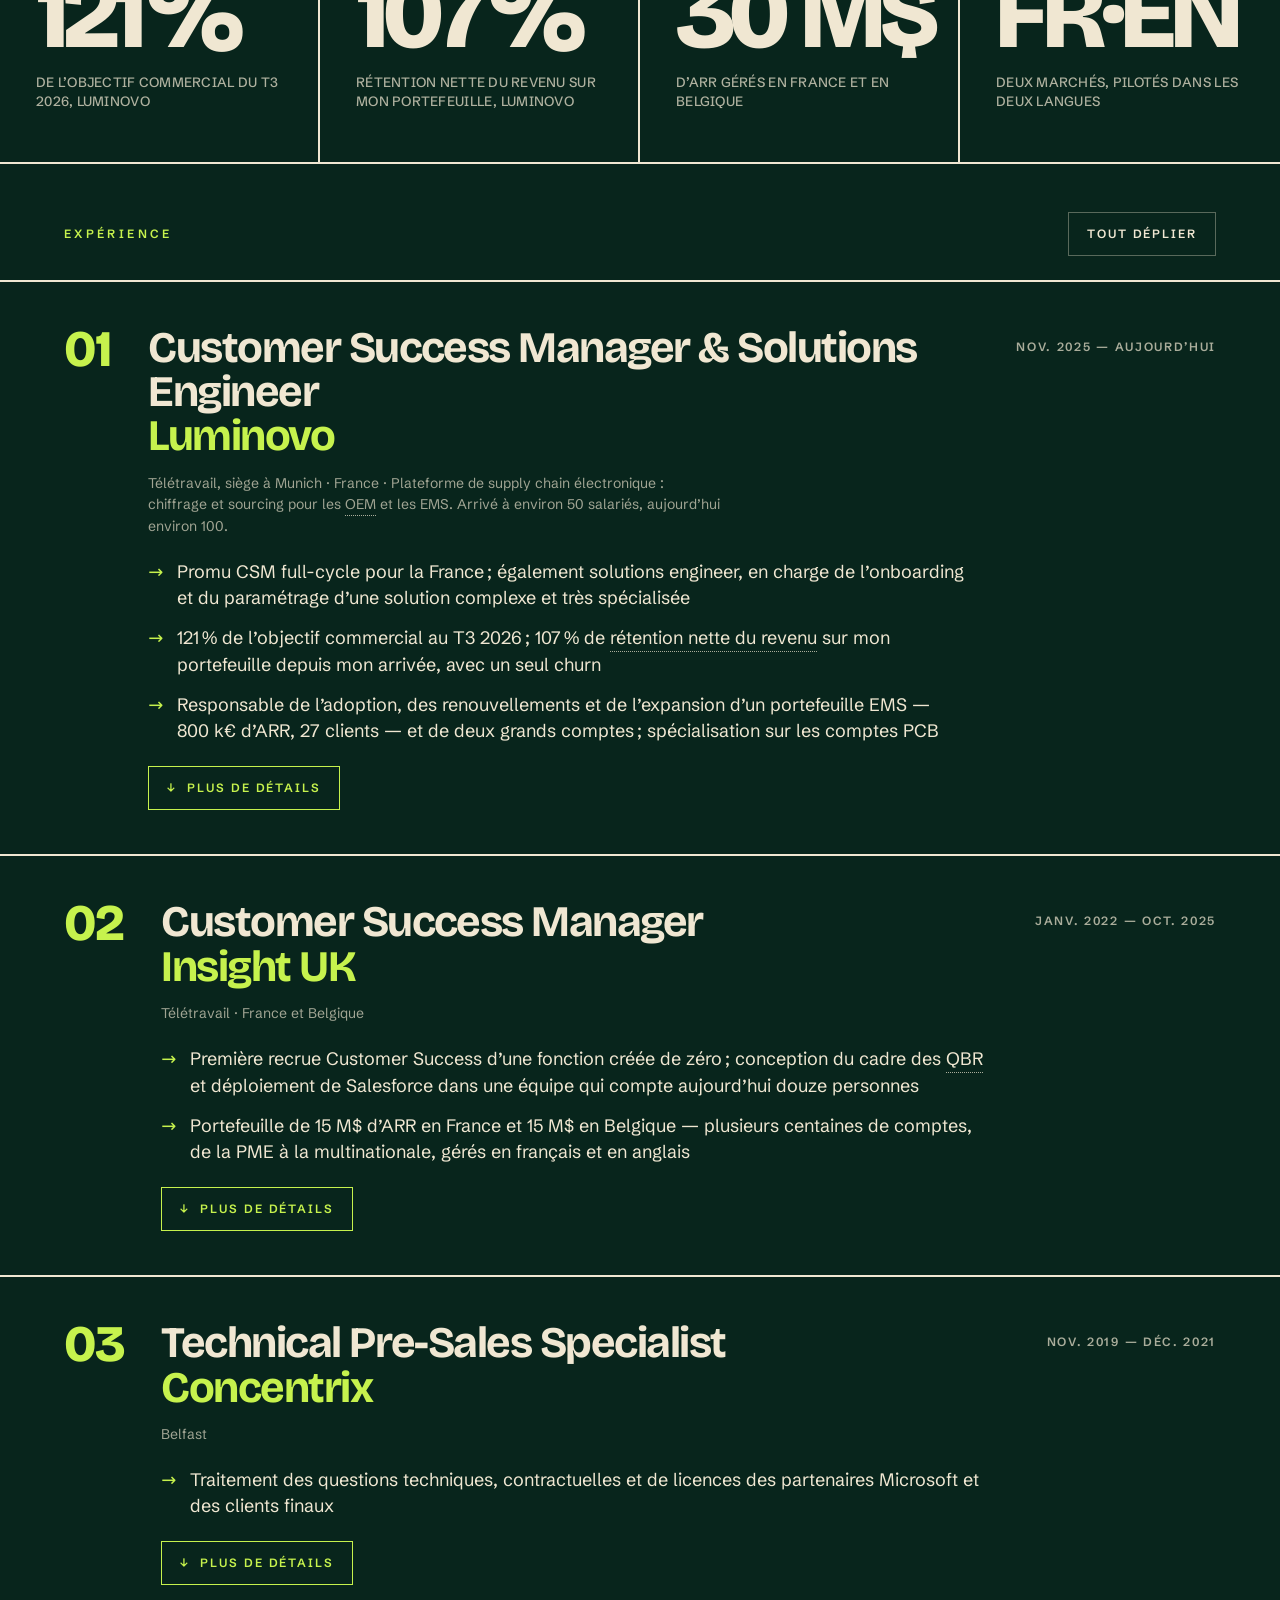
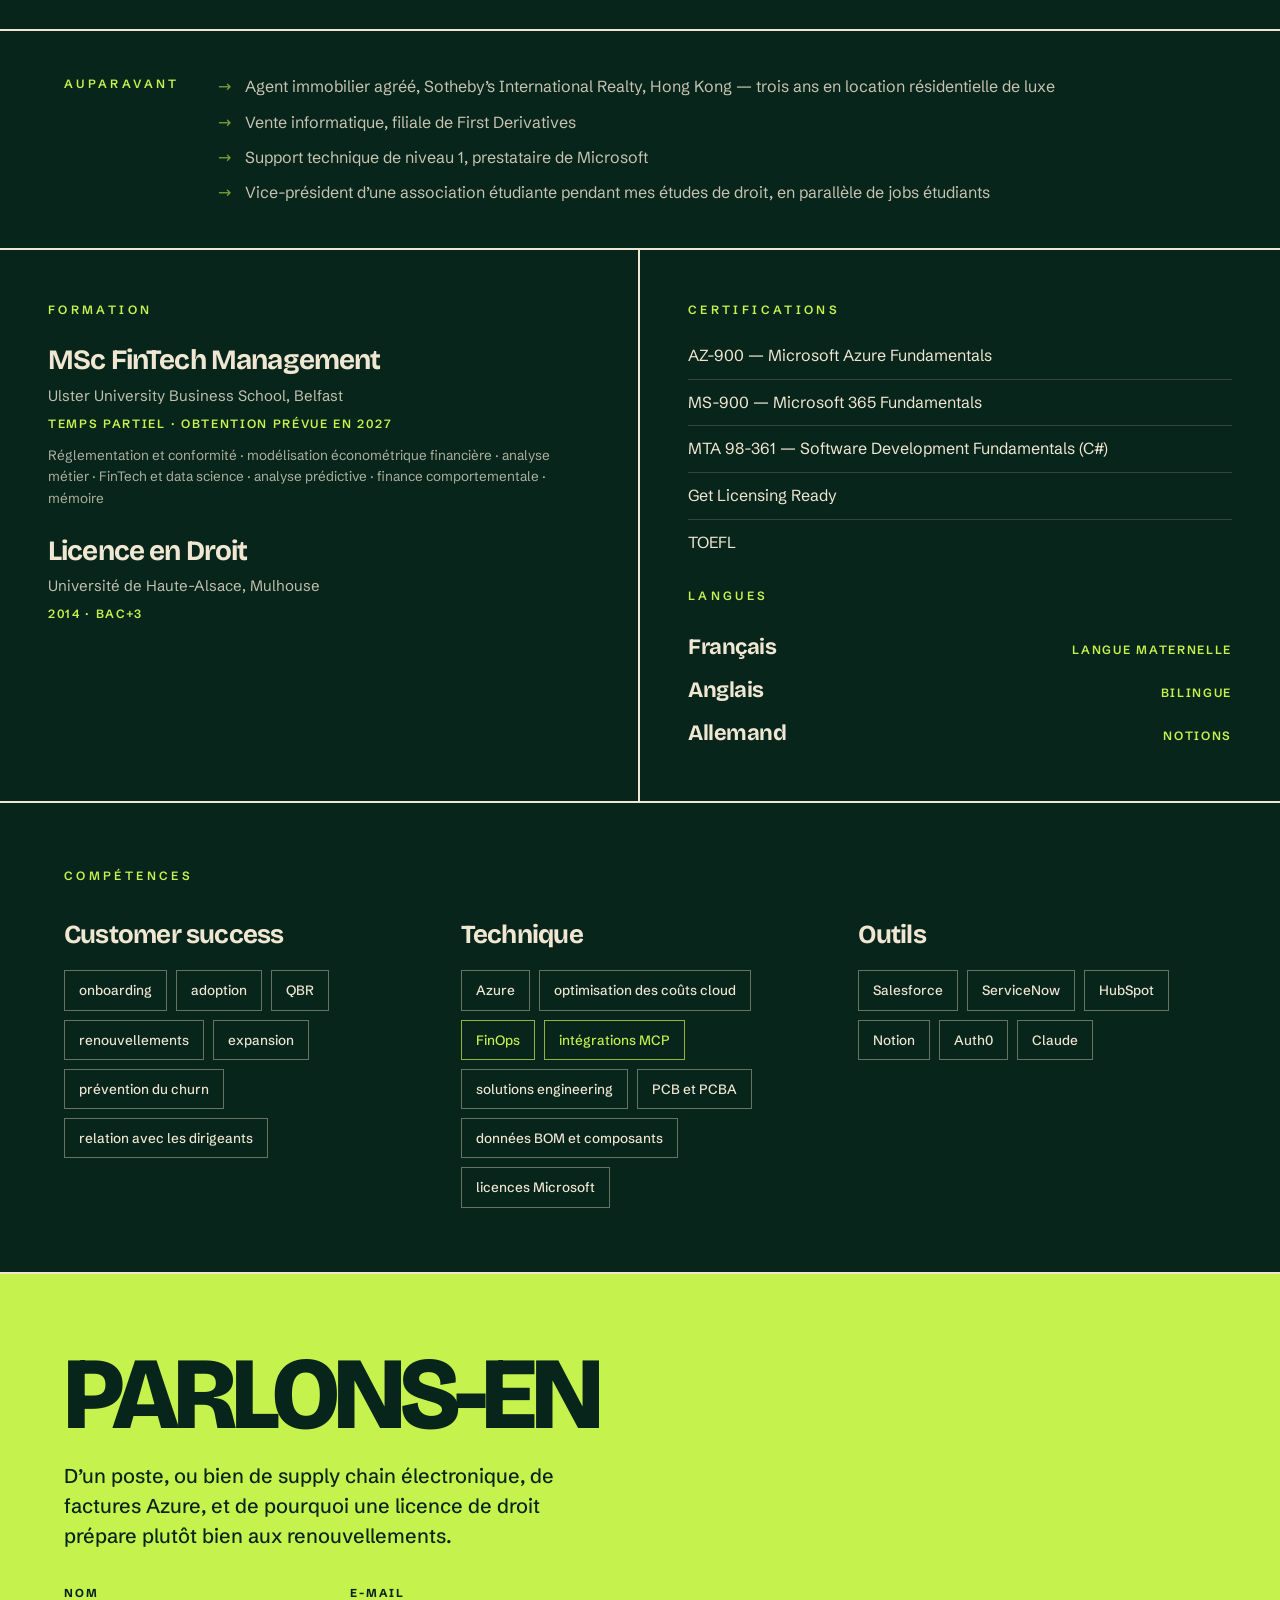
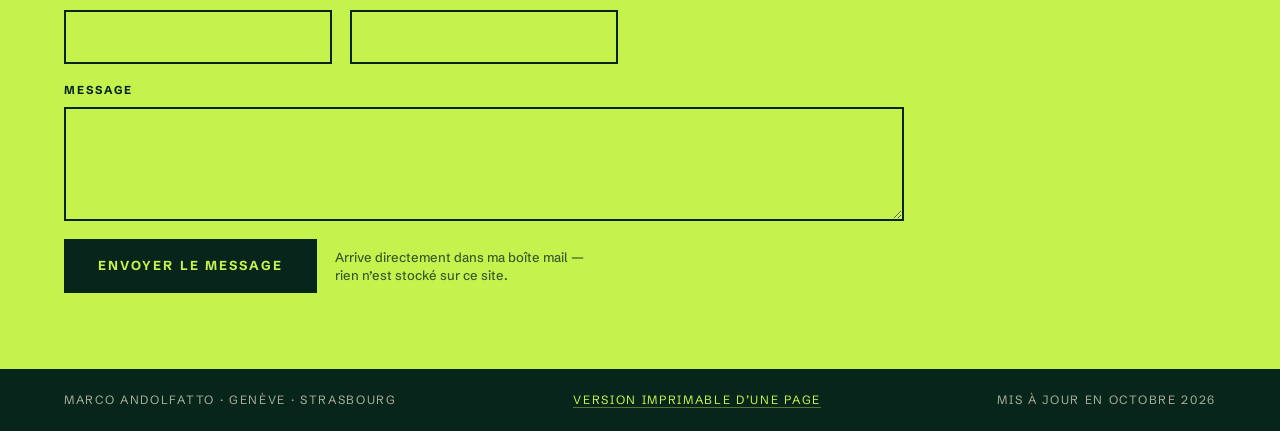
==== commit 7ee0f28c: "Move the MSc completion to 2027 Co-Authored-By: Claude Opus 5.5 <noreply@anthropic.com>" ====
--- a/fr/index.html
+++ b/fr/index.html
@@ -251,7 +251,7 @@
       <div class="degree">
         <div class="degree__name">MSc FinTech Management</div>
         <div class="degree__school">Ulster University Business School, Belfast</div>
-        <div class="degree__meta">Temps partiel · obtention prévue en 2026</div>
+        <div class="degree__meta">Temps partiel · obtention prévue en 2027</div>
         <p class="degree__modules">Réglementation et conformité · modélisation économétrique financière · analyse métier · FinTech et data science · analyse prédictive · finance comportementale · mémoire</p>
       </div>
       <div class="degree">
